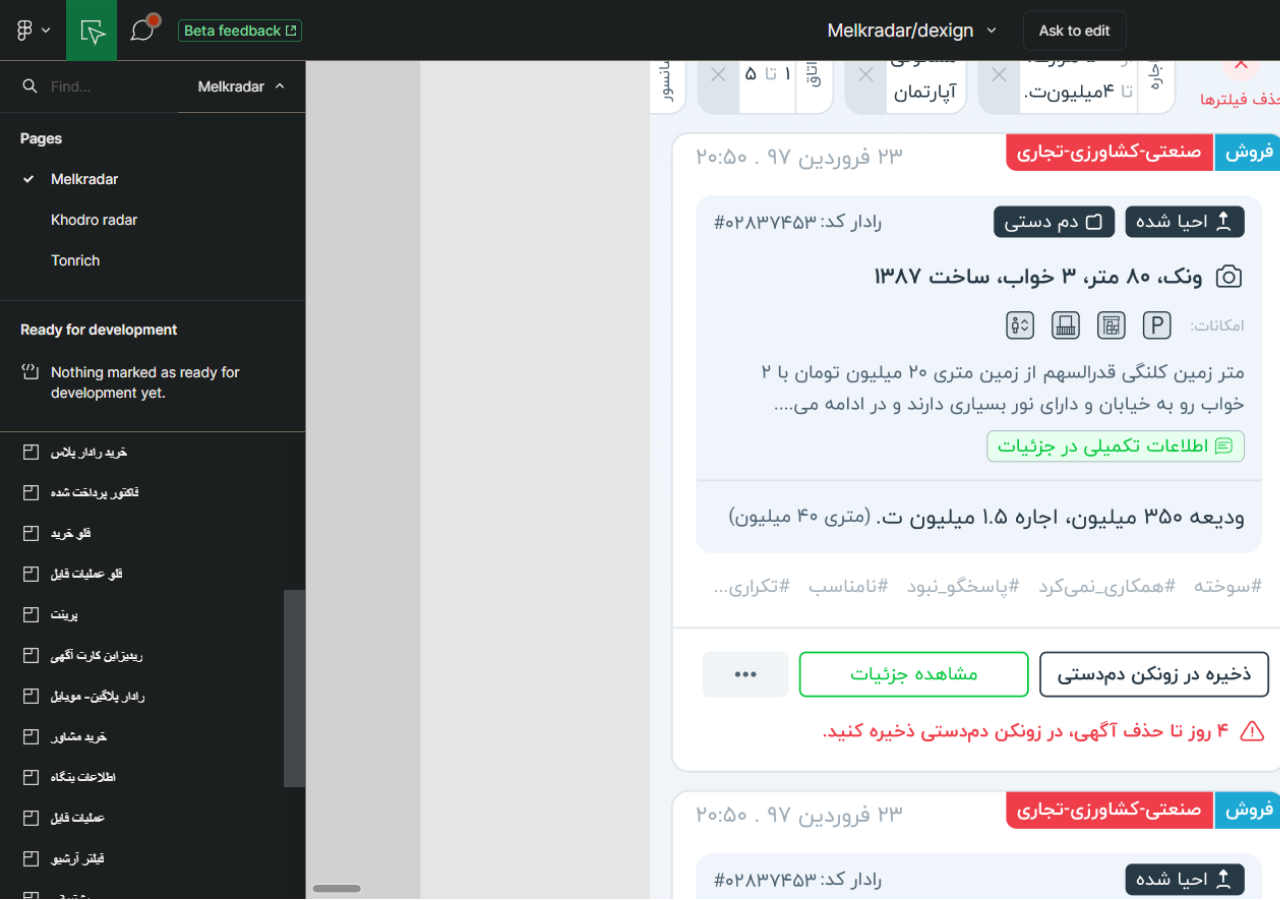
==== compareInfo.html @ 5f4b3f2c "Restructure project folders / Add base files for info section" ====
<!DOCTYPE html>
<html lang="en">
    <head>
        <meta charset="UTF-8" />
        <meta name="viewport" content="width=device-width, initial-scale=1.0" />
        <link rel="stylesheet" href="./Compare-Info-Style/compareCard.css">
        <title>Compare Info design</title>
    </head>
    <body></body>
</html>
---- Compare-Info-Style/compareCard.css ----
* {
  padding: 0;
  margin: 0;
  box-sizing: border-box;
}

body {
  width: 100%;
  height: 100vh;
  background: url("./imgs/FigmaImg.png") center/cover no-repeat;
  background-position: 0 -1px;
}/*# sourceMappingURL=compareCard.css.map */
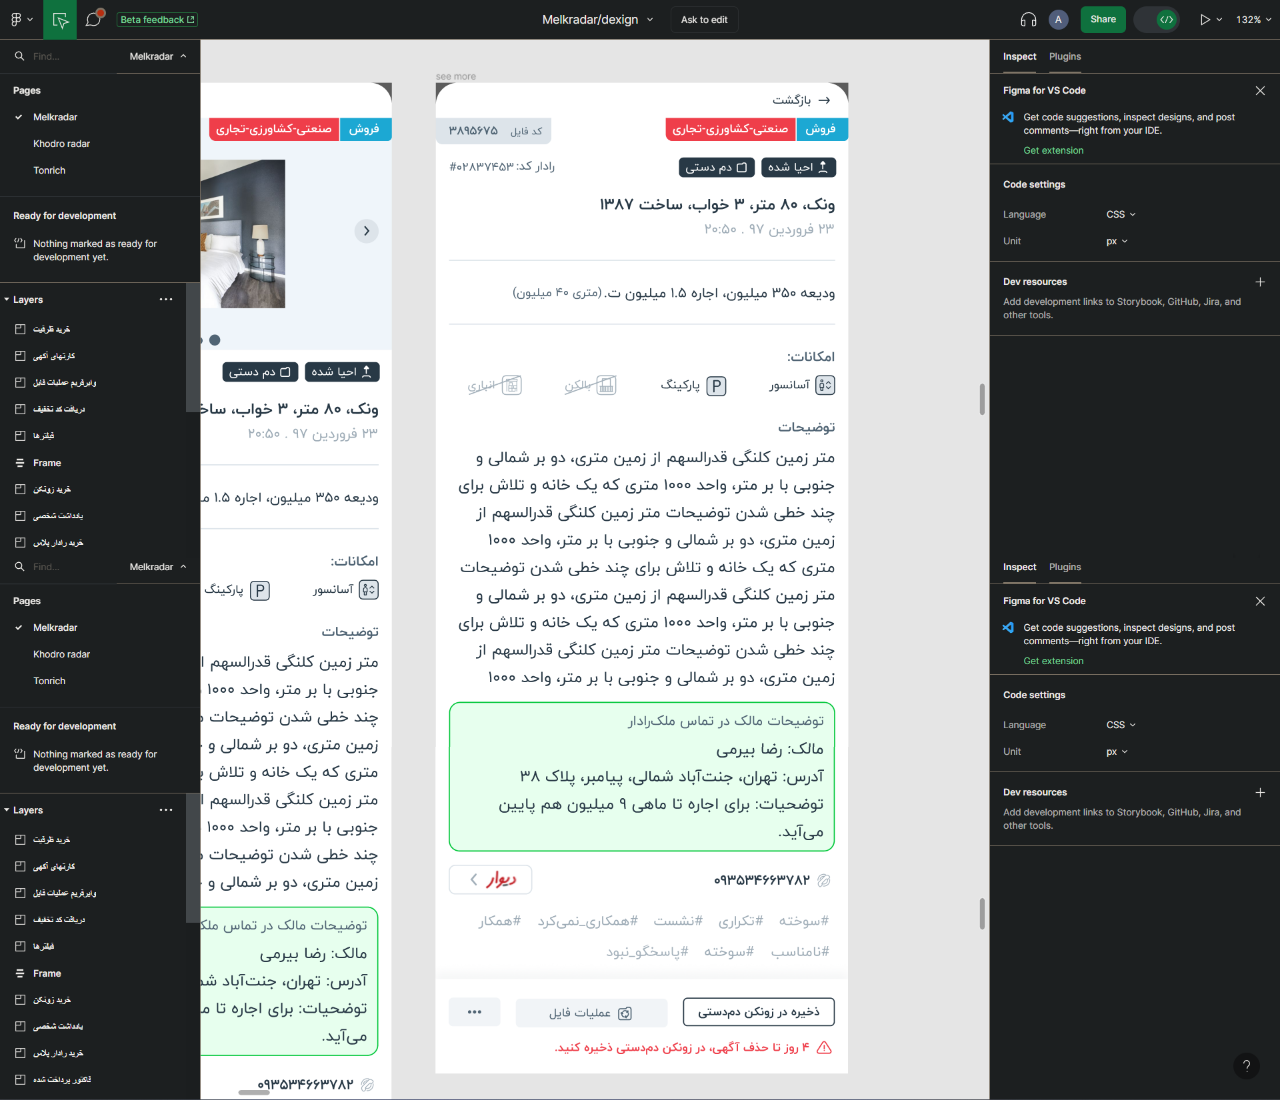
==== commit d39a3f80: "Create Compare-Info-Style / Start to work on Info section" ====
--- a/compareInfo.html
+++ b/compareInfo.html
@@ -3,8 +3,10 @@
     <head>
         <meta charset="UTF-8" />
         <meta name="viewport" content="width=device-width, initial-scale=1.0" />
-        <link rel="stylesheet" href="./Compare-Info-Style/compareCard.css">
+        <link rel="stylesheet" href="./Compare-Info-Style/compareCard.css" />
         <title>Compare Info design</title>
     </head>
-    <body></body>
+    <body>
+        <img src="./Compare-Info-Style/imgs/FigmaImg1&2.png" alt="FigmaImg" />
+    </body>
 </html>
--- a/Compare-Info-Style/compareCard.css
+++ b/Compare-Info-Style/compareCard.css
@@ -6,7 +6,11 @@
 
 body {
   width: 100%;
-  height: 100vh;
-  background: url("./imgs/FigmaImg.png") center/cover no-repeat;
-  background-position: 0 -1px;
+  overflow-x: hidden;
+}
+
+img {
+  width: 100vw;
+  position: relative;
+  top: -1px;
 }/*# sourceMappingURL=compareCard.css.map */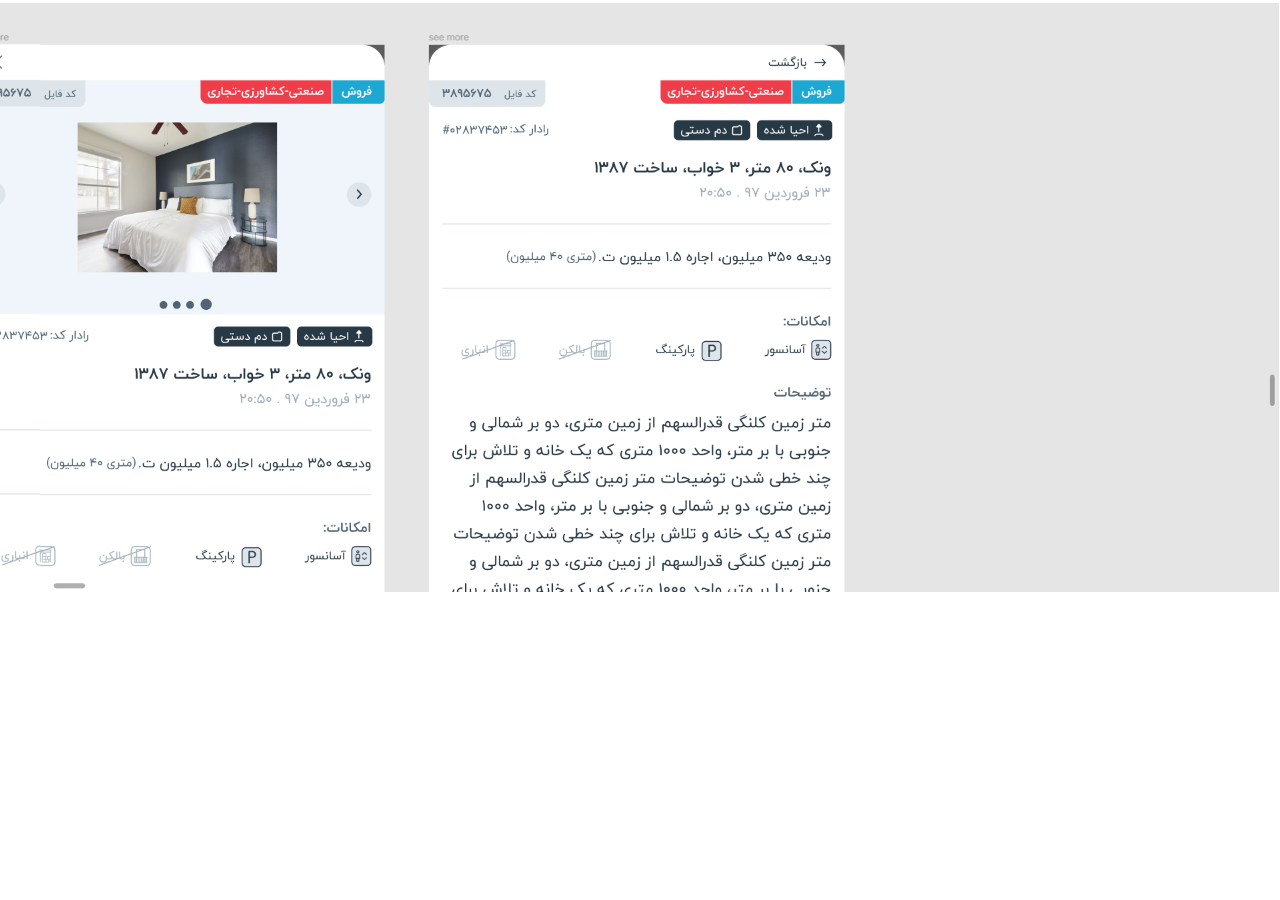
==== commit adbd9b87: "Finish 30% of Info page style / Backup" ====
--- a/compareInfo.html
+++ b/compareInfo.html
@@ -7,6 +7,6 @@
         <title>Compare Info design</title>
     </head>
     <body>
-        <img src="./Compare-Info-Style/imgs/FigmaImg1&2.png" alt="FigmaImg" />
+        <img src="./Compare-Info-Style/imgs/new.png" alt="FigmaImg" />
     </body>
 </html>
--- a/Compare-Info-Style/compareCard.css
+++ b/Compare-Info-Style/compareCard.css
@@ -12,5 +12,6 @@
 img {
   width: 100vw;
   position: relative;
-  top: -1px;
+  top: 3px;
+  left: -1px;
 }/*# sourceMappingURL=compareCard.css.map */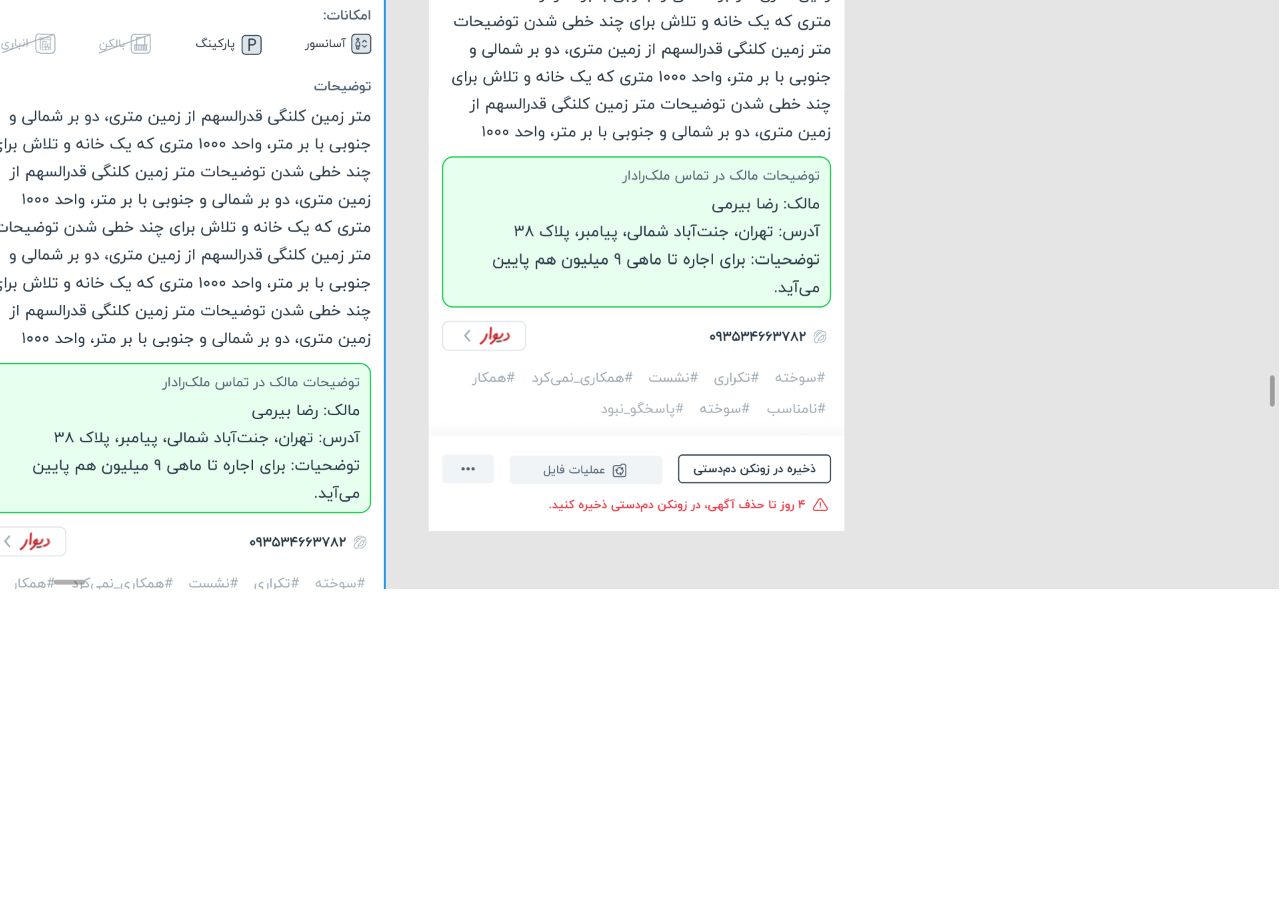
==== commit eb5da059: "Finish 90% of Info page style / Backup" ====
--- a/compareInfo.html
+++ b/compareInfo.html
@@ -7,6 +7,6 @@
         <title>Compare Info design</title>
     </head>
     <body>
-        <img src="./Compare-Info-Style/imgs/new.png" alt="FigmaImg" />
+        <img src="./Compare-Info-Style/imgs/new2.png" alt="FigmaImg" />
     </body>
 </html>
--- a/Compare-Info-Style/compareCard.css
+++ b/Compare-Info-Style/compareCard.css
@@ -12,6 +12,6 @@
 img {
   width: 100vw;
   position: relative;
-  top: 3px;
+  top: -1px;
   left: -1px;
 }/*# sourceMappingURL=compareCard.css.map */